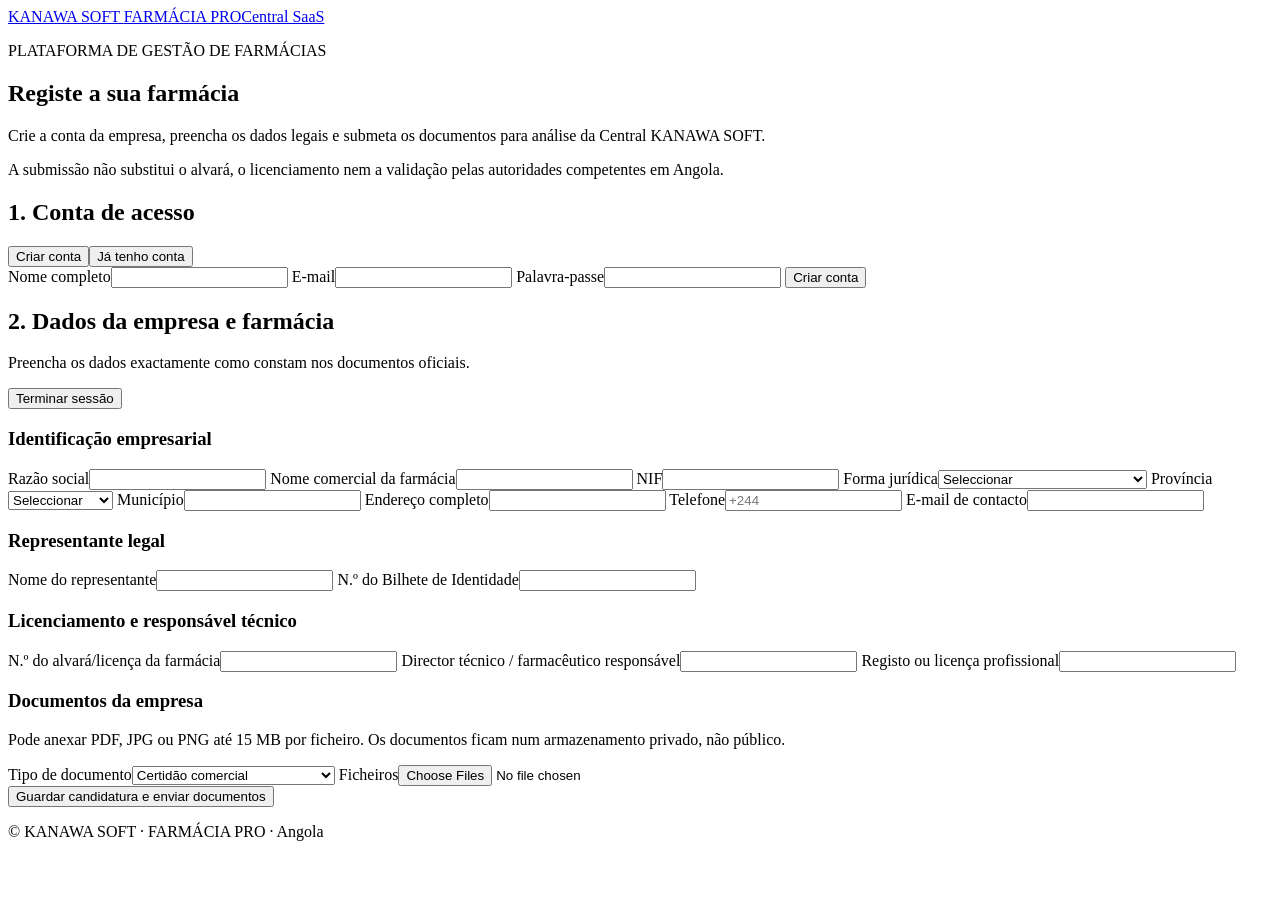
==== frontend/adesao.html @ 091f5c5f "Add pharmacy onboarding portal connected to Supabase" ====
<!doctype html>
<html lang="pt-AO">
<head>
  <meta charset="utf-8">
  <meta name="viewport" content="width=device-width, initial-scale=1">
  <meta name="theme-color" content="#123b35">
  <title>Registo de Farmácia · KANAWA SOFT</title>
  <link rel="stylesheet" href="./adesao.css">
</head>
<body>
  <header class="top"><a class="brand" href="./index.html">KANAWA SOFT <span>FARMÁCIA PRO</span></a><a href="./index.html">Central SaaS</a></header>
  <main class="wrap">
    <section class="intro"><p class="eyebrow">PLATAFORMA DE GESTÃO DE FARMÁCIAS</p><h1>Registe a sua farmácia</h1><p>Crie a conta da empresa, preencha os dados legais e submeta os documentos para análise da Central KANAWA SOFT.</p><div class="notice">A submissão não substitui o alvará, o licenciamento nem a validação pelas autoridades competentes em Angola.</div></section>
    <section class="panel" id="authPanel">
      <h2>1. Conta de acesso</h2><div class="tabs"><button type="button" class="tab active" data-mode="signup">Criar conta</button><button type="button" class="tab" data-mode="login">Já tenho conta</button></div>
      <form id="authForm">
        <label id="nameWrap">Nome completo<input id="fullName" autocomplete="name" required></label>
        <label>E-mail<input id="email" type="email" autocomplete="email" required></label>
        <label>Palavra-passe<input id="password" type="password" minlength="8" autocomplete="new-password" required></label>
        <button class="primary" id="authSubmit">Criar conta</button>
      </form><p class="message" id="authMessage" role="status"></p>
    </section>
    <section class="panel hidden" id="companyPanel">
      <div class="panel-head"><div><h2>2. Dados da empresa e farmácia</h2><p>Preencha os dados exactamente como constam nos documentos oficiais.</p></div><button id="logout" class="secondary" type="button">Terminar sessão</button></div>
      <form id="companyForm">
        <h3>Identificação empresarial</h3>
        <div class="grid">
          <label>Razão social<input name="legal_name" required></label>
          <label>Nome comercial da farmácia<input name="trade_name" required></label>
          <label>NIF<input name="nif" required></label>
          <label>Forma jurídica<select name="legal_form"><option value="">Seleccionar</option><option>Empresário em nome individual</option><option>Sociedade por quotas</option><option>Sociedade anónima</option><option>Outra</option></select></label>
          <label>Província<select name="province" required><option value="">Seleccionar</option><option>Luanda</option><option>Bengo</option><option>Benguela</option><option>Bié</option><option>Cabinda</option><option>Cuando</option><option>Cuanza Norte</option><option>Cuanza Sul</option><option>Cubango</option><option>Cunene</option><option>Huambo</option><option>Huíla</option><option>Icolo e Bengo</option><option>Lunda Norte</option><option>Lunda Sul</option><option>Malanje</option><option>Moxico</option><option>Moxico Leste</option><option>Namibe</option><option>Uíge</option><option>Zaire</option></select></label>
          <label>Município<input name="municipality" required></label>
          <label class="wide">Endereço completo<input name="address" required></label>
          <label>Telefone<input name="phone" type="tel" required placeholder="+244"></label>
          <label>E-mail de contacto<input name="contact_email" type="email" required></label>
        </div>
        <h3>Representante legal</h3><div class="grid">
          <label>Nome do representante<input name="representative_name" required></label>
          <label>N.º do Bilhete de Identidade<input name="representative_bi"></label>
        </div>
        <h3>Licenciamento e responsável técnico</h3><div class="grid">
          <label>N.º do alvará/licença da farmácia<input name="pharmacy_license_number"></label>
          <label>Director técnico / farmacêutico responsável<input name="technical_director_name"></label>
          <label>Registo ou licença profissional<input name="technical_director_license"></label>
        </div>
        <h3>Documentos da empresa</h3>
        <p class="hint">Pode anexar PDF, JPG ou PNG até 15 MB por ficheiro. Os documentos ficam num armazenamento privado, não público.</p>
        <div class="grid">
          <label>Tipo de documento<select id="documentType"><option value="Certidão comercial">Certidão comercial</option><option value="Cartão de contribuinte / NIF">Cartão de contribuinte / NIF</option><option value="Alvará ou licença">Alvará ou licença</option><option value="BI do representante">BI do representante</option><option value="Documento do director técnico">Documento do director técnico</option><option value="Outro documento">Outro documento</option></select></label>
          <label>Ficheiros<input id="documents" type="file" multiple accept=".pdf,.jpg,.jpeg,.png,application/pdf,image/jpeg,image/png"></label>
        </div>
        <button class="primary" id="saveCompany">Guardar candidatura e enviar documentos</button>
      </form>
      <p class="message" id="companyMessage" role="status"></p>
    </section>
    <footer>© <span id="year"></span> KANAWA SOFT · FARMÁCIA PRO · Angola</footer>
  </main>
  <script type="module" src="./adesao.js"></script>
</body>
</html>
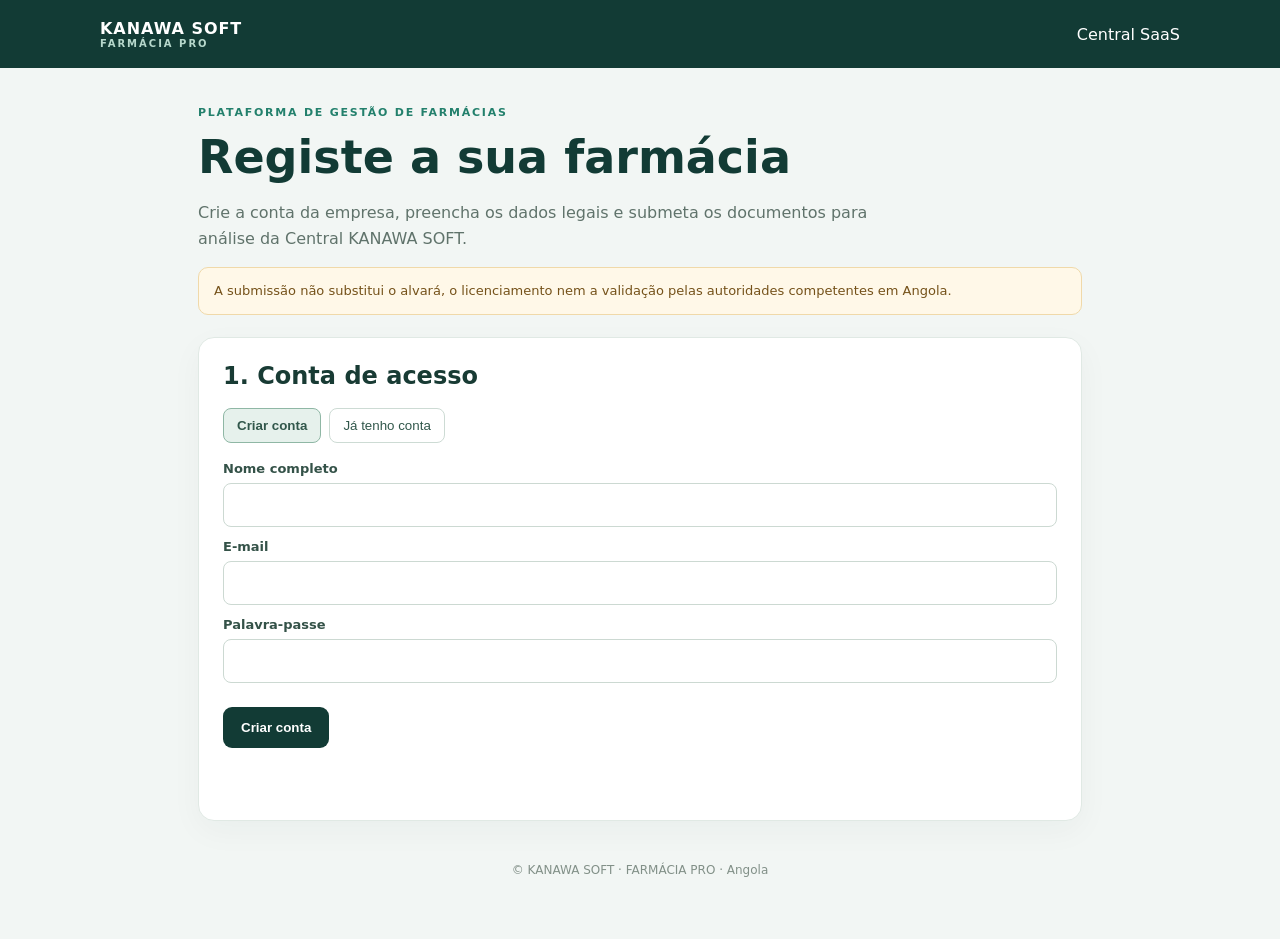
==== commit 0f0cbee9: "Explicita checklist documental mínima e exige dados do representante técnico" ====
--- a/frontend/adesao.html
+++ b/frontend/adesao.html
@@ -37,15 +37,15 @@
         </div>
         <h3>Representante legal</h3><div class="grid">
           <label>Nome do representante<input name="representative_name" required></label>
-          <label>N.º do Bilhete de Identidade<input name="representative_bi"></label>
+          <label>N.º do Bilhete de Identidade<input name="representative_bi" required></label>
         </div>
         <h3>Licenciamento e responsável técnico</h3><div class="grid">
-          <label>N.º do alvará/licença da farmácia<input name="pharmacy_license_number"></label>
-          <label>Director técnico / farmacêutico responsável<input name="technical_director_name"></label>
-          <label>Registo ou licença profissional<input name="technical_director_license"></label>
+          <label>N.º do alvará/licença da farmácia<input name="pharmacy_license_number" required></label>
+          <label>Director técnico / farmacêutico responsável<input name="technical_director_name" required></label>
+          <label>Registo ou licença profissional<input name="technical_director_license" required></label>
         </div>
         <h3>Documentos da empresa</h3>
-        <p class="hint">Pode anexar PDF, JPG ou PNG até 15 MB por ficheiro. Os documentos ficam num armazenamento privado, não público.</p>
+        <p class="hint">Anexe separadamente os cinco grupos mínimos: Certidão comercial, Cartão de contribuinte/NIF, Alvará ou licença, BI do representante e documento do director técnico. Seleccione um tipo, carregue o ficheiro e guarde; repita para cada tipo. PDF, JPG ou PNG até 15 MB. O armazenamento é privado. A lista deve ser validada com a autoridade competente e pode exigir documentos adicionais.</p>
         <div class="grid">
           <label>Tipo de documento<select id="documentType"><option value="Certidão comercial">Certidão comercial</option><option value="Cartão de contribuinte / NIF">Cartão de contribuinte / NIF</option><option value="Alvará ou licença">Alvará ou licença</option><option value="BI do representante">BI do representante</option><option value="Documento do director técnico">Documento do director técnico</option><option value="Outro documento">Outro documento</option></select></label>
           <label>Ficheiros<input id="documents" type="file" multiple accept=".pdf,.jpg,.jpeg,.png,application/pdf,image/jpeg,image/png"></label>
--- a/frontend/adesao.css
+++ b/frontend/adesao.css
@@ -0,0 +1 @@
+:root{font-family:Inter,system-ui,-apple-system,Segoe UI,sans-serif;color:#183b34;background:#f2f6f4;font-synthesis:none}*{box-sizing:border-box}body{margin:0}.top{height:68px;background:#123b35;color:#fff;display:flex;align-items:center;justify-content:space-between;padding:0 max(22px,calc((100% - 1080px)/2));}.top a{color:#fff;text-decoration:none}.brand{font-weight:850;letter-spacing:.06em}.brand span{display:block;font-size:10px;letter-spacing:.2em;color:#b7d8cc}.wrap{max-width:920px;margin:38px auto;padding:0 18px}.intro{margin-bottom:22px}.eyebrow{font-size:11px;font-weight:800;letter-spacing:.16em;color:#23806c}.intro h1{font-size:clamp(30px,5vw,46px);margin:8px 0;color:#123b35}.intro>p:not(.eyebrow){max-width:720px;color:#60736b;line-height:1.6}.notice{background:#fff8e8;border:1px solid #f0d9a9;color:#75521a;border-radius:10px;padding:13px 15px;font-size:13px;line-height:1.5}.panel{background:white;border:1px solid #e0e9e4;border-radius:16px;padding:24px;margin:18px 0;box-shadow:0 10px 32px #173d350a}.panel h2{margin:0 0 18px}.panel h3{font-size:15px;margin:25px 0 12px;padding-bottom:9px;border-bottom:1px solid #edf1ef}.panel-head{display:flex;align-items:center;justify-content:space-between;gap:12px}.panel-head p,.hint{color:#718078;font-size:13px;line-height:1.5}.tabs{display:flex;gap:8px;margin:12px 0 18px}.tab,.secondary{border:1px solid #cddbd4;background:#fff;color:#31574b;border-radius:8px;padding:9px 13px;cursor:pointer}.tab.active{background:#e6f1ec;border-color:#8fb7a5;font-weight:700}form label{display:block;font-size:13px;font-weight:650;color:#345248;margin:12px 0}input,select{display:block;width:100%;margin-top:7px;padding:12px;border:1px solid #ccd9d2;border-radius:8px;background:#fff;color:#183b34;font:inherit;min-height:44px}input:focus,select:focus{outline:2px solid #b3d9c9;border-color:#3e8a70}.grid{display:grid;grid-template-columns:repeat(2,minmax(0,1fr));gap:4px 16px}.wide{grid-column:1/-1}.primary{border:0;background:#123b35;color:#fff;padding:13px 18px;border-radius:9px;font-weight:750;cursor:pointer;margin-top:12px}.primary:disabled{opacity:.55;cursor:wait}.message{min-height:22px;font-size:13px;line-height:1.5;color:#a33}.message.ok{color:#176b59}.hidden{display:none}footer{text-align:center;color:#829088;font-size:12px;padding:24px}@media(max-width:620px){.grid{grid-template-columns:1fr}.wide{grid-column:auto}.panel{padding:17px}.panel-head{align-items:flex-start;flex-direction:column}.top{padding:0 18px}}
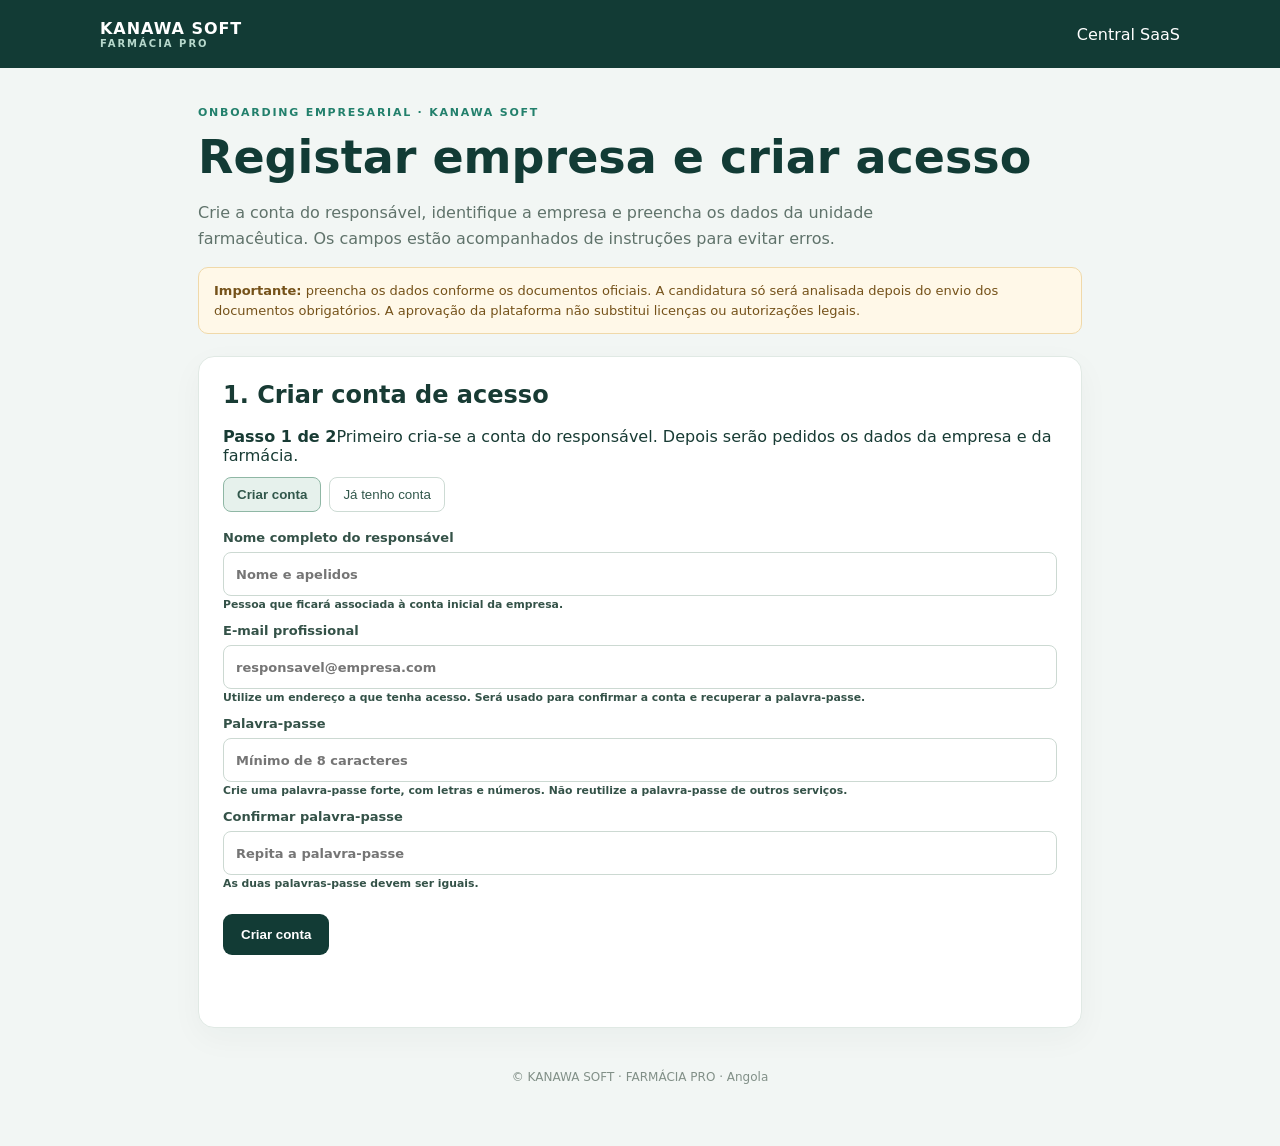
==== commit 0dbc45d9: "Improve company registration form and clarification field" ====
--- a/frontend/adesao.html
+++ b/frontend/adesao.html
@@ -4,24 +4,24 @@
   <meta charset="utf-8">
   <meta name="viewport" content="width=device-width, initial-scale=1">
   <meta name="theme-color" content="#123b35">
-  <title>Registo de Farmácia · KANAWA SOFT</title>
+  <title>Registo de Empresa · KANAWA SOFT</title>
   <link rel="stylesheet" href="./adesao.css">
 </head>
 <body>
   <header class="top"><a class="brand" href="./index.html">KANAWA SOFT <span>FARMÁCIA PRO</span></a><a href="./index.html">Central SaaS</a></header>
   <main class="wrap">
-    <section class="intro"><p class="eyebrow">PLATAFORMA DE GESTÃO DE FARMÁCIAS</p><h1>Registe a sua farmácia</h1><p>Crie a conta da empresa, preencha os dados legais e submeta os documentos para análise da Central KANAWA SOFT.</p><div class="notice">A submissão não substitui o alvará, o licenciamento nem a validação pelas autoridades competentes em Angola.</div></section>
+    <section class="intro"><p class="eyebrow">ONBOARDING EMPRESARIAL · KANAWA SOFT</p><h1>Registar empresa e criar acesso</h1><p>Crie a conta do responsável, identifique a empresa e preencha os dados da unidade farmacêutica. Os campos estão acompanhados de instruções para evitar erros.</p><div class="notice"><b>Importante:</b> preencha os dados conforme os documentos oficiais. A candidatura só será analisada depois do envio dos documentos obrigatórios. A aprovação da plataforma não substitui licenças ou autorizações legais.</div></section>
     <section class="panel" id="authPanel">
-      <h2>1. Conta de acesso</h2><div class="tabs"><button type="button" class="tab active" data-mode="signup">Criar conta</button><button type="button" class="tab" data-mode="login">Já tenho conta</button></div>
+      <h2>1. Criar conta de acesso</h2><div class="form-alert info"><b>Passo 1 de 2</b><span>Primeiro cria-se a conta do responsável. Depois serão pedidos os dados da empresa e da farmácia.</span></div><div class="tabs"><button type="button" class="tab active" data-mode="signup">Criar conta</button><button type="button" class="tab" data-mode="login">Já tenho conta</button></div>
       <form id="authForm">
-        <label id="nameWrap">Nome completo<input id="fullName" autocomplete="name" required></label>
-        <label>E-mail<input id="email" type="email" autocomplete="email" required></label>
-        <label>Palavra-passe<input id="password" type="password" minlength="8" autocomplete="new-password" required></label>
+        <label id="nameWrap">Nome completo do responsável<input id="fullName" autocomplete="name" required placeholder="Nome e apelidos"><small class="field-help">Pessoa que ficará associada à conta inicial da empresa.</small></label>
+        <label>E-mail profissional<input id="email" type="email" autocomplete="email" required placeholder="responsavel@empresa.com"><small class="field-help">Utilize um endereço a que tenha acesso. Será usado para confirmar a conta e recuperar a palavra-passe.</small></label>
+        <label>Palavra-passe<input id="password" type="password" minlength="8" autocomplete="new-password" required placeholder="Mínimo de 8 caracteres"><small class="field-help">Crie uma palavra-passe forte, com letras e números. Não reutilize a palavra-passe de outros serviços.</small></label><label id="confirmPasswordWrap">Confirmar palavra-passe<input id="confirmPassword" type="password" minlength="8" autocomplete="new-password" placeholder="Repita a palavra-passe"><small class="field-help">As duas palavras-passe devem ser iguais.</small></label>
         <button class="primary" id="authSubmit">Criar conta</button>
       </form><p class="message" id="authMessage" role="status"></p>
     </section>
     <section class="panel hidden" id="companyPanel">
-      <div class="panel-head"><div><h2>2. Dados da empresa e farmácia</h2><p>Preencha os dados exactamente como constam nos documentos oficiais.</p></div><button id="logout" class="secondary" type="button">Terminar sessão</button></div>
+      <div class="panel-head"><div><h2>2. Identificação e dados da empresa</h2><p>Preencha os dados exactamente como constam nos documentos oficiais.</p><div class="form-alert warning"><b>Verifique antes de enviar</b><span>Nome, NIF, morada e dados do representante devem corresponder aos documentos legais. Os campos marcados como obrigatórios não podem ficar vazios.</span></div></div><button id="logout" class="secondary" type="button">Terminar sessão</button></div>
       <form id="companyForm">
         <h3>Identificação empresarial</h3>
         <div class="grid">
@@ -50,7 +50,8 @@
           <label>Tipo de documento<select id="documentType"><option value="Certidão comercial">Certidão comercial</option><option value="Cartão de contribuinte / NIF">Cartão de contribuinte / NIF</option><option value="Alvará ou licença">Alvará ou licença</option><option value="BI do representante">BI do representante</option><option value="Documento do director técnico">Documento do director técnico</option><option value="Outro documento">Outro documento</option></select></label>
           <label>Ficheiros<input id="documents" type="file" multiple accept=".pdf,.jpg,.jpeg,.png,application/pdf,image/jpeg,image/png"></label>
         </div>
-        <button class="primary" id="saveCompany">Guardar candidatura e enviar documentos</button>
+        <h3>Esclarecimentos adicionais</h3><label class="notes-label">Informações ou dúvidas para a equipa de análise<textarea name="applicant_notes" rows="4" maxlength="3000" placeholder="Indique qualquer informação adicional, dificuldade ou dúvida sobre os campos e documentos."></textarea><small class="field-help">Opcional. Não introduza palavras-passe nem dados bancários.</small></label>
+      <button class="primary" id="saveCompany">Guardar candidatura e enviar documentos</button>
       </form>
       <p class="message" id="companyMessage" role="status"></p>
     </section>
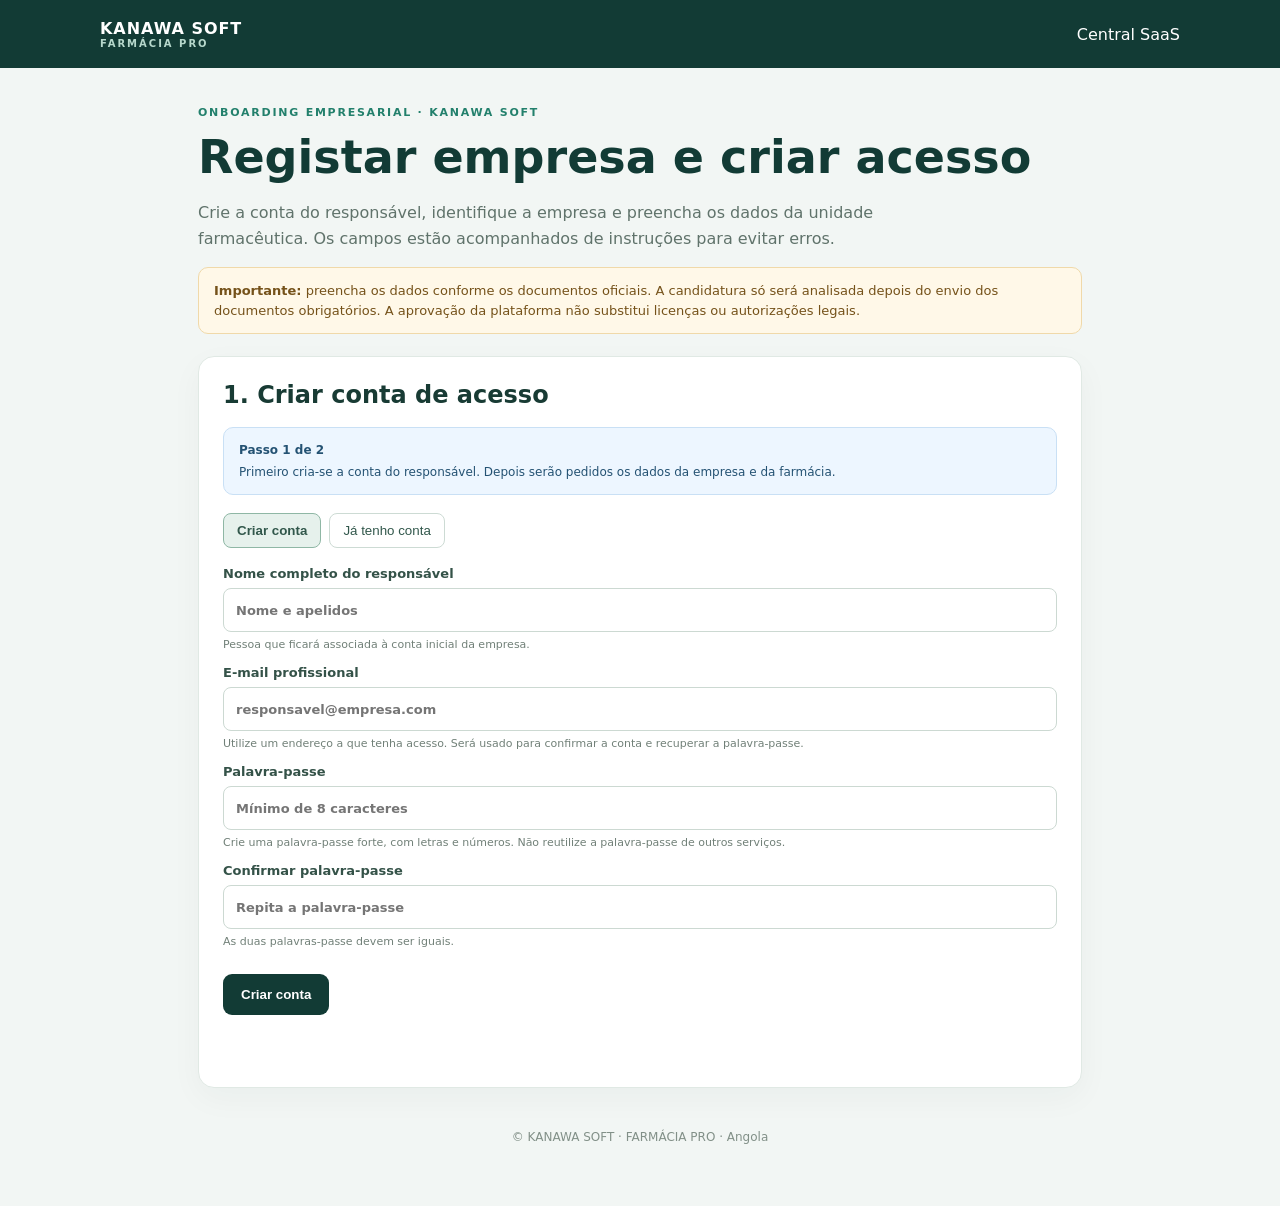
==== commit e4b4e2b1: "Add field-by-field guidance to company onboarding" ====
--- a/frontend/adesao.html
+++ b/frontend/adesao.html
@@ -25,19 +25,19 @@
       <form id="companyForm">
         <h3>Identificação empresarial</h3>
         <div class="grid">
-          <label>Razão social<input name="legal_name" required></label>
-          <label>Nome comercial da farmácia<input name="trade_name" required></label>
-          <label>NIF<input name="nif" required></label>
+          <label>Razão social<input name="legal_name" required placeholder="Denominação legal registada"><small class="field-help">Nome oficial que consta da certidão comercial.</small></label>
+          <label>Nome comercial da farmácia<input name="trade_name" required placeholder="Nome usado pela farmácia"><small class="field-help">Nome que será apresentado no sistema e nos documentos internos.</small></label>
+          <label>NIF<input name="nif" required placeholder="Número de identificação fiscal"><small class="field-help">Introduza o número fiscal da empresa, sem espaços desnecessários.</small></label>
           <label>Forma jurídica<select name="legal_form"><option value="">Seleccionar</option><option>Empresário em nome individual</option><option>Sociedade por quotas</option><option>Sociedade anónima</option><option>Outra</option></select></label>
           <label>Província<select name="province" required><option value="">Seleccionar</option><option>Luanda</option><option>Bengo</option><option>Benguela</option><option>Bié</option><option>Cabinda</option><option>Cuando</option><option>Cuanza Norte</option><option>Cuanza Sul</option><option>Cubango</option><option>Cunene</option><option>Huambo</option><option>Huíla</option><option>Icolo e Bengo</option><option>Lunda Norte</option><option>Lunda Sul</option><option>Malanje</option><option>Moxico</option><option>Moxico Leste</option><option>Namibe</option><option>Uíge</option><option>Zaire</option></select></label>
-          <label>Município<input name="municipality" required></label>
-          <label class="wide">Endereço completo<input name="address" required></label>
-          <label>Telefone<input name="phone" type="tel" required placeholder="+244"></label>
-          <label>E-mail de contacto<input name="contact_email" type="email" required></label>
+          <label>Município<input name="municipality" required placeholder="Município onde funciona"><small class="field-help">Indique o município correspondente à morada da unidade.</small></label>
+          <label class="wide">Endereço completo<input name="address" required placeholder="Rua, número, bairro e referência"><small class="field-help">Inclua referências que facilitem a identificação do estabelecimento.</small></label>
+          <label>Telefone<input name="phone" type="tel" required placeholder="+244 9XX XXX XXX"><small class="field-help">Contacto activo para esclarecimentos sobre a candidatura.</small></label>
+          <label>E-mail de contacto<input name="contact_email" type="email" required placeholder="geral@empresa.com"><small class="field-help">E-mail institucional ou contacto oficial da empresa.</small></label>
         </div>
         <h3>Representante legal</h3><div class="grid">
-          <label>Nome do representante<input name="representative_name" required></label>
-          <label>N.º do Bilhete de Identidade<input name="representative_bi" required></label>
+          <label>Nome do representante<input name="representative_name" required placeholder="Nome completo"><small class="field-help">Pessoa legalmente responsável pela empresa.</small></label>
+          <label>N.º do Bilhete de Identidade<input name="representative_bi" required placeholder="Número conforme o documento"><small class="field-help">Confirme os caracteres antes de guardar.</small></label>
         </div>
         <h3>Licenciamento e responsável técnico</h3><div class="grid">
           <label>N.º do alvará/licença da farmácia<input name="pharmacy_license_number" required></label>
--- a/frontend/adesao.css
+++ b/frontend/adesao.css
@@ -1 +1,2 @@
-:root{font-family:Inter,system-ui,-apple-system,Segoe UI,sans-serif;color:#183b34;background:#f2f6f4;font-synthesis:none}*{box-sizing:border-box}body{margin:0}.top{height:68px;background:#123b35;color:#fff;display:flex;align-items:center;justify-content:space-between;padding:0 max(22px,calc((100% - 1080px)/2));}.top a{color:#fff;text-decoration:none}.brand{font-weight:850;letter-spacing:.06em}.brand span{display:block;font-size:10px;letter-spacing:.2em;color:#b7d8cc}.wrap{max-width:920px;margin:38px auto;padding:0 18px}.intro{margin-bottom:22px}.eyebrow{font-size:11px;font-weight:800;letter-spacing:.16em;color:#23806c}.intro h1{font-size:clamp(30px,5vw,46px);margin:8px 0;color:#123b35}.intro>p:not(.eyebrow){max-width:720px;color:#60736b;line-height:1.6}.notice{background:#fff8e8;border:1px solid #f0d9a9;color:#75521a;border-radius:10px;padding:13px 15px;font-size:13px;line-height:1.5}.panel{background:white;border:1px solid #e0e9e4;border-radius:16px;padding:24px;margin:18px 0;box-shadow:0 10px 32px #173d350a}.panel h2{margin:0 0 18px}.panel h3{font-size:15px;margin:25px 0 12px;padding-bottom:9px;border-bottom:1px solid #edf1ef}.panel-head{display:flex;align-items:center;justify-content:space-between;gap:12px}.panel-head p,.hint{color:#718078;font-size:13px;line-height:1.5}.tabs{display:flex;gap:8px;margin:12px 0 18px}.tab,.secondary{border:1px solid #cddbd4;background:#fff;color:#31574b;border-radius:8px;padding:9px 13px;cursor:pointer}.tab.active{background:#e6f1ec;border-color:#8fb7a5;font-weight:700}form label{display:block;font-size:13px;font-weight:650;color:#345248;margin:12px 0}input,select{display:block;width:100%;margin-top:7px;padding:12px;border:1px solid #ccd9d2;border-radius:8px;background:#fff;color:#183b34;font:inherit;min-height:44px}input:focus,select:focus{outline:2px solid #b3d9c9;border-color:#3e8a70}.grid{display:grid;grid-template-columns:repeat(2,minmax(0,1fr));gap:4px 16px}.wide{grid-column:1/-1}.primary{border:0;background:#123b35;color:#fff;padding:13px 18px;border-radius:9px;font-weight:750;cursor:pointer;margin-top:12px}.primary:disabled{opacity:.55;cursor:wait}.message{min-height:22px;font-size:13px;line-height:1.5;color:#a33}.message.ok{color:#176b59}.hidden{display:none}footer{text-align:center;color:#829088;font-size:12px;padding:24px}@media(max-width:620px){.grid{grid-template-columns:1fr}.wide{grid-column:auto}.panel{padding:17px}.panel-head{align-items:flex-start;flex-direction:column}.top{padding:0 18px}}+:root{font-family:Inter,system-ui,-apple-system,Segoe UI,sans-serif;color:#183b34;background:#f2f6f4;font-synthesis:none}*{box-sizing:border-box}body{margin:0}.top{height:68px;background:#123b35;color:#fff;display:flex;align-items:center;justify-content:space-between;padding:0 max(22px,calc((100% - 1080px)/2));}.top a{color:#fff;text-decoration:none}.brand{font-weight:850;letter-spacing:.06em}.brand span{display:block;font-size:10px;letter-spacing:.2em;color:#b7d8cc}.wrap{max-width:920px;margin:38px auto;padding:0 18px}.intro{margin-bottom:22px}.eyebrow{font-size:11px;font-weight:800;letter-spacing:.16em;color:#23806c}.intro h1{font-size:clamp(30px,5vw,46px);margin:8px 0;color:#123b35}.intro>p:not(.eyebrow){max-width:720px;color:#60736b;line-height:1.6}.notice{background:#fff8e8;border:1px solid #f0d9a9;color:#75521a;border-radius:10px;padding:13px 15px;font-size:13px;line-height:1.5}.panel{background:white;border:1px solid #e0e9e4;border-radius:16px;padding:24px;margin:18px 0;box-shadow:0 10px 32px #173d350a}.panel h2{margin:0 0 18px}.panel h3{font-size:15px;margin:25px 0 12px;padding-bottom:9px;border-bottom:1px solid #edf1ef}.panel-head{display:flex;align-items:center;justify-content:space-between;gap:12px}.panel-head p,.hint{color:#718078;font-size:13px;line-height:1.5}.tabs{display:flex;gap:8px;margin:12px 0 18px}.tab,.secondary{border:1px solid #cddbd4;background:#fff;color:#31574b;border-radius:8px;padding:9px 13px;cursor:pointer}.tab.active{background:#e6f1ec;border-color:#8fb7a5;font-weight:700}form label{display:block;font-size:13px;font-weight:650;color:#345248;margin:12px 0}input,select{display:block;width:100%;margin-top:7px;padding:12px;border:1px solid #ccd9d2;border-radius:8px;background:#fff;color:#183b34;font:inherit;min-height:44px}input:focus,select:focus{outline:2px solid #b3d9c9;border-color:#3e8a70}.grid{display:grid;grid-template-columns:repeat(2,minmax(0,1fr));gap:4px 16px}.wide{grid-column:1/-1}.primary{border:0;background:#123b35;color:#fff;padding:13px 18px;border-radius:9px;font-weight:750;cursor:pointer;margin-top:12px}.primary:disabled{opacity:.55;cursor:wait}.message{min-height:22px;font-size:13px;line-height:1.5;color:#a33}.message.ok{color:#176b59}.hidden{display:none}footer{text-align:center;color:#829088;font-size:12px;padding:24px}@media(max-width:620px){.grid{grid-template-columns:1fr}.wide{grid-column:auto}.panel{padding:17px}.panel-head{align-items:flex-start;flex-direction:column}.top{padding:0 18px}}
+.field-help{display:block;margin-top:5px;color:#718078;font-size:11px;font-weight:400;line-height:1.45}.form-alert{display:flex;flex-direction:column;gap:4px;padding:13px 15px;border-radius:10px;margin:12px 0 18px;font-size:12px;line-height:1.5}.form-alert.info{background:#edf6ff;border:1px solid #c9e0f5;color:#245273}.form-alert.warning{background:#fff8e8;border:1px solid #f0d9a9;color:#75521a}.notes-label textarea{display:block;width:100%;margin-top:7px;padding:12px;border:1px solid #ccd9d2;border-radius:8px;font:inherit;resize:vertical}.notes-label textarea:focus{outline:2px solid #b3d9c9;border-color:#3e8a70}
